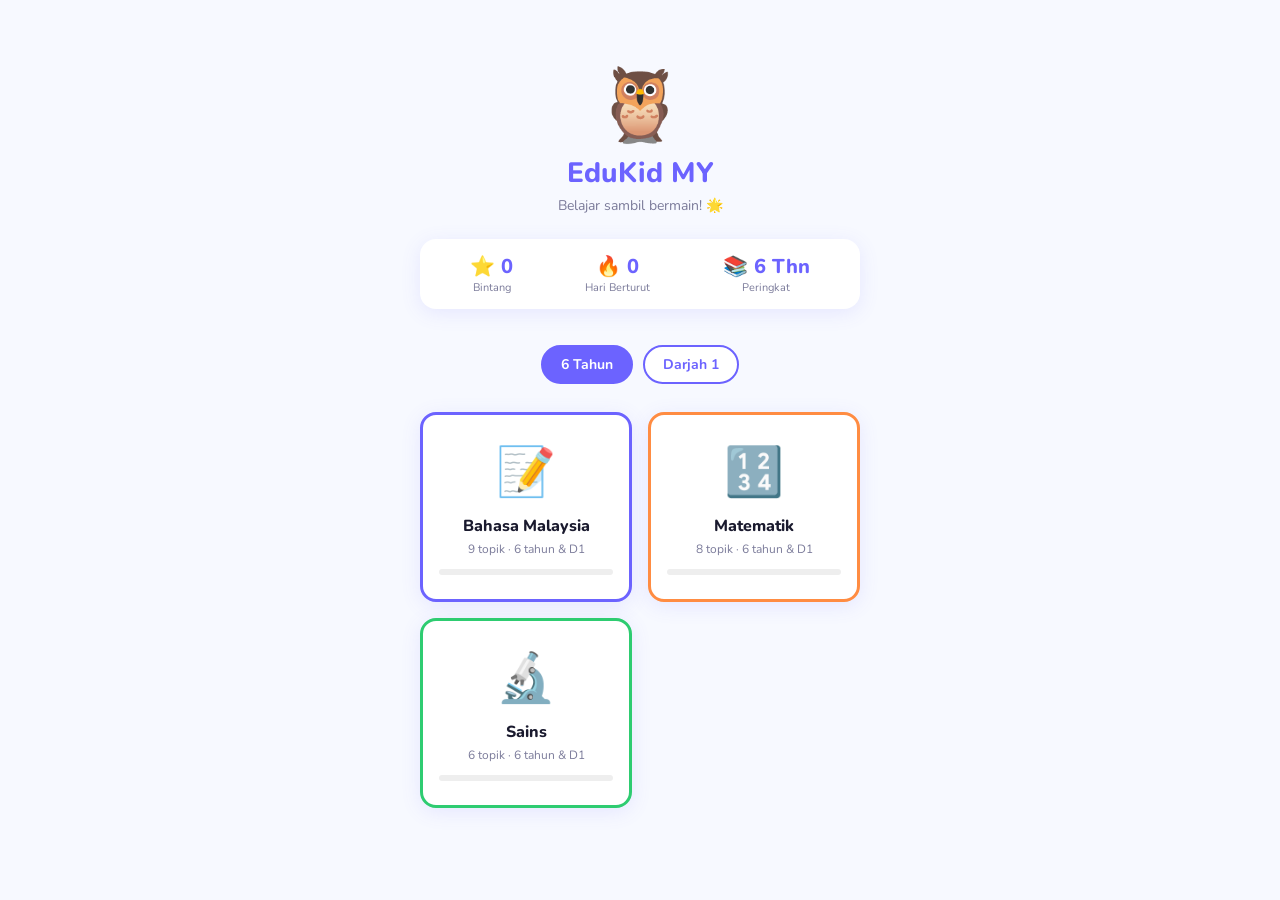
==== index.html @ d75a2134 "Initial EduKid MY — BM, Matematik, Sains untuk 6 tahun & Darjah 1" ====
<!DOCTYPE html>
<html lang="en">
<head>
  <meta charset="UTF-8" />
  <meta name="viewport" content="width=device-width, initial-scale=1.0" />
  <meta name="theme-color" content="#6C63FF" />
  <meta name="description" content="EduKid MY — Belajar Matematik, Bahasa Inggeris & Sains dengan seronok! Silibus KPM Darjah 1-3." />
  <title>EduKid MY</title>
  <link rel="manifest" href="manifest.json" />
  <link rel="stylesheet" href="src/styles/main.css" />
  <link rel="preconnect" href="https://fonts.googleapis.com" />
  <link href="https://fonts.googleapis.com/css2?family=Nunito:wght@400;600;700;800&display=swap" rel="stylesheet" />
</head>
<body>
  <div id="app"></div>
  <script type="module" src="src/app.js"></script>
</body>
</html>
---- src/styles/main.css ----
/* ── Reset & Base ── */
*, *::before, *::after { box-sizing: border-box; margin: 0; padding: 0; }

:root {
  --purple:  #6C63FF;
  --green:   #2ECC71;
  --orange:  #FF8C42;
  --red:     #FF4D6D;
  --yellow:  #FFD60A;
  --bg:      #F7F9FF;
  --card:    #FFFFFF;
  --text:    #1A1A2E;
  --muted:   #7B7B9A;
  --radius:  16px;
  --shadow:  0 4px 20px rgba(108,99,255,0.12);
  --font:    'Nunito', sans-serif;
}

body {
  font-family: var(--font);
  background: var(--bg);
  color: var(--text);
  min-height: 100vh;
  max-width: 480px;
  margin: 0 auto;
}

/* ── Screens ── */
.screen { display: none; min-height: 100vh; padding: 24px 20px; }
.screen.active { display: flex; flex-direction: column; }

/* ── Home Screen ── */
.home-header {
  text-align: center;
  padding: 32px 0 24px;
}
.home-header .mascot { font-size: 72px; }
.home-header h1 { font-size: 28px; font-weight: 800; color: var(--purple); }
.home-header p  { color: var(--muted); font-size: 14px; margin-top: 4px; }

.grade-selector {
  display: flex;
  gap: 10px;
  justify-content: center;
  margin: 16px 0 28px;
}
.grade-btn {
  padding: 8px 18px;
  border-radius: 50px;
  border: 2px solid var(--purple);
  background: white;
  color: var(--purple);
  font-family: var(--font);
  font-weight: 700;
  font-size: 14px;
  cursor: pointer;
  transition: all .2s;
}
.grade-btn.active, .grade-btn:hover {
  background: var(--purple);
  color: white;
}

.subject-grid {
  display: grid;
  grid-template-columns: 1fr 1fr;
  gap: 16px;
}

.subject-card {
  background: var(--card);
  border-radius: var(--radius);
  box-shadow: var(--shadow);
  padding: 24px 16px;
  text-align: center;
  cursor: pointer;
  transition: transform .2s, box-shadow .2s;
  border: 3px solid transparent;
}
.subject-card:hover  { transform: translateY(-4px); box-shadow: 0 8px 30px rgba(108,99,255,0.2); }
.subject-card:active { transform: scale(0.97); }

.subject-card .icon { font-size: 48px; margin-bottom: 10px; }
.subject-card h2    { font-size: 16px; font-weight: 800; }
.subject-card p     { font-size: 12px; color: var(--muted); margin-top: 4px; }
.subject-card .progress-bar { height: 6px; background: #eee; border-radius: 4px; margin-top: 12px; overflow: hidden; }
.subject-card .progress-fill { height: 100%; border-radius: 4px; transition: width .5s; }

.subject-card.bm        { border-color: var(--purple); }
.subject-card.matematik { border-color: var(--orange);  }
.subject-card.sains     { border-color: var(--green);   }

.subject-card.bm        .progress-fill { background: var(--purple); }
.subject-card.matematik .progress-fill { background: var(--orange);  }
.subject-card.sains     .progress-fill { background: var(--green);   }

/* ── Stats Bar ── */
.stats-bar {
  display: flex;
  justify-content: space-around;
  background: var(--card);
  border-radius: var(--radius);
  padding: 14px;
  margin-bottom: 20px;
  box-shadow: var(--shadow);
}
.stat { text-align: center; }
.stat .val { font-size: 20px; font-weight: 800; color: var(--purple); }
.stat .lbl { font-size: 11px; color: var(--muted); }

/* ── Topic Screen ── */
.back-btn {
  background: none; border: none; cursor: pointer;
  font-size: 24px; padding: 0; margin-bottom: 16px; display: inline-block;
}
.screen-title { font-size: 22px; font-weight: 800; margin-bottom: 4px; }
.screen-sub   { font-size: 13px; color: var(--muted); margin-bottom: 20px; }

.topic-list { display: flex; flex-direction: column; gap: 12px; }

.topic-item {
  display: flex;
  align-items: center;
  gap: 14px;
  background: var(--card);
  border-radius: var(--radius);
  padding: 16px;
  box-shadow: var(--shadow);
  cursor: pointer;
  transition: transform .15s;
}
.topic-item:hover  { transform: translateX(4px); }
.topic-item:active { transform: scale(0.98); }

.topic-icon { font-size: 32px; width: 48px; text-align: center; }
.topic-info h3 { font-size: 15px; font-weight: 700; }
.topic-info p  { font-size: 12px; color: var(--muted); margin-top: 2px; }
.topic-status  { margin-left: auto; font-size: 20px; }

/* ── Quiz Screen ── */
.quiz-header {
  display: flex; align-items: center; gap: 12px; margin-bottom: 20px;
}
.quiz-progress-track {
  flex: 1; height: 8px; background: #eee; border-radius: 4px; overflow: hidden;
}
.quiz-progress-fill { height: 100%; background: var(--purple); border-radius: 4px; transition: width .4s; }
.quiz-count { font-size: 13px; font-weight: 700; color: var(--muted); white-space: nowrap; }

.question-card {
  background: var(--card);
  border-radius: var(--radius);
  padding: 28px 20px;
  box-shadow: var(--shadow);
  margin-bottom: 24px;
  text-align: center;
}
.question-card .q-num  { font-size: 12px; color: var(--muted); margin-bottom: 8px; }
.question-card .q-text { font-size: 20px; font-weight: 800; line-height: 1.4; }
.question-card .q-img  { font-size: 56px; margin: 16px 0; }

.options-grid {
  display: grid;
  grid-template-columns: 1fr 1fr;
  gap: 12px;
}
.option-btn {
  padding: 18px 12px;
  border-radius: var(--radius);
  border: 3px solid #E0E0F0;
  background: var(--card);
  font-family: var(--font);
  font-size: 18px;
  font-weight: 700;
  cursor: pointer;
  transition: all .15s;
}
.option-btn:hover   { border-color: var(--purple); background: #F0EEFF; }
.option-btn.correct { border-color: var(--green);  background: #E8FFF3; color: var(--green); }
.option-btn.wrong   { border-color: var(--red);    background: #FFE8EE; color: var(--red);   }
.option-btn:disabled { cursor: not-allowed; }

/* ── Result Screen ── */
.result-screen { text-align: center; justify-content: center; gap: 20px; }
.result-screen .trophy { font-size: 80px; }
.result-screen h2 { font-size: 26px; font-weight: 800; }
.result-screen .score-big { font-size: 56px; font-weight: 800; color: var(--purple); }
.result-screen .score-lbl { font-size: 14px; color: var(--muted); }
.result-stars { font-size: 40px; letter-spacing: 8px; }

/* ── Buttons ── */
.btn-primary {
  width: 100%;
  padding: 16px;
  background: var(--purple);
  color: white;
  border: none;
  border-radius: var(--radius);
  font-family: var(--font);
  font-size: 16px;
  font-weight: 800;
  cursor: pointer;
  transition: transform .15s, box-shadow .15s;
  box-shadow: 0 4px 12px rgba(108,99,255,0.4);
}
.btn-primary:hover  { transform: translateY(-2px); box-shadow: 0 6px 20px rgba(108,99,255,0.5); }
.btn-primary:active { transform: scale(0.98); }

.btn-secondary {
  width: 100%;
  padding: 14px;
  background: white;
  color: var(--purple);
  border: 2px solid var(--purple);
  border-radius: var(--radius);
  font-family: var(--font);
  font-size: 15px;
  font-weight: 700;
  cursor: pointer;
  margin-top: 10px;
}

/* ── Feedback Toast ── */
.feedback-toast {
  position: fixed; bottom: 30px; left: 50%; transform: translateX(-50%);
  padding: 14px 28px; border-radius: 50px;
  font-weight: 700; font-size: 16px;
  box-shadow: 0 8px 24px rgba(0,0,0,0.15);
  transition: opacity .3s;
  pointer-events: none; z-index: 99;
}
.feedback-toast.correct { background: var(--green); color: white; }
.feedback-toast.wrong   { background: var(--red);   color: white; }
.feedback-toast.hidden  { opacity: 0; }

/* ── Match (Suai Padan) ── */
.match-wrap {
  display: flex;
  gap: 12px;
  margin-bottom: 8px;
}
.match-col {
  flex: 1;
  display: flex;
  flex-direction: column;
  gap: 10px;
}
.match-btn {
  padding: 14px 8px;
  border-radius: var(--radius);
  border: 3px solid #E0E0F0;
  background: var(--card);
  font-family: var(--font);
  font-size: 15px;
  font-weight: 700;
  cursor: pointer;
  text-align: center;
  transition: all .15s;
  word-break: break-word;
}
.match-btn.selected { border-color: var(--purple); background: #F0EEFF; }
.match-btn.correct  { border-color: var(--green);  background: #E8FFF3; color: var(--green); pointer-events:none; }
.match-btn.wrong    { border-color: var(--red);    background: #FFE8EE; }
.match-btn.done     { pointer-events: none; }
.match-hint { text-align:center; font-size:12px; color:var(--muted); margin-top:6px; }

/* ── Arrange (Susun Ayat) ── */
.arrange-answer {
  min-height: 56px;
  border: 3px dashed #C0C0E0;
  border-radius: var(--radius);
  padding: 10px;
  display: flex;
  flex-wrap: wrap;
  gap: 8px;
  margin-bottom: 12px;
  background: #FAFAFE;
}
.arrange-pool {
  display: flex;
  flex-wrap: wrap;
  gap: 8px;
}
.arrange-chip {
  padding: 10px 16px;
  border-radius: 50px;
  border: 2px solid var(--purple);
  background: white;
  color: var(--purple);
  font-family: var(--font);
  font-size: 15px;
  font-weight: 700;
  cursor: pointer;
  transition: all .15s;
}
.arrange-chip:hover { background: var(--purple); color: white; }
.arrange-chip.used  { opacity: 0.3; pointer-events: none; }

/* ── Animations ── */
@keyframes pop { 0%{transform:scale(0.8);opacity:0} 70%{transform:scale(1.05)} 100%{transform:scale(1);opacity:1} }
.pop { animation: pop .3s ease forwards; }

@keyframes shake { 0%,100%{transform:translateX(0)} 25%{transform:translateX(-8px)} 75%{transform:translateX(8px)} }
.shake { animation: shake .3s ease; }
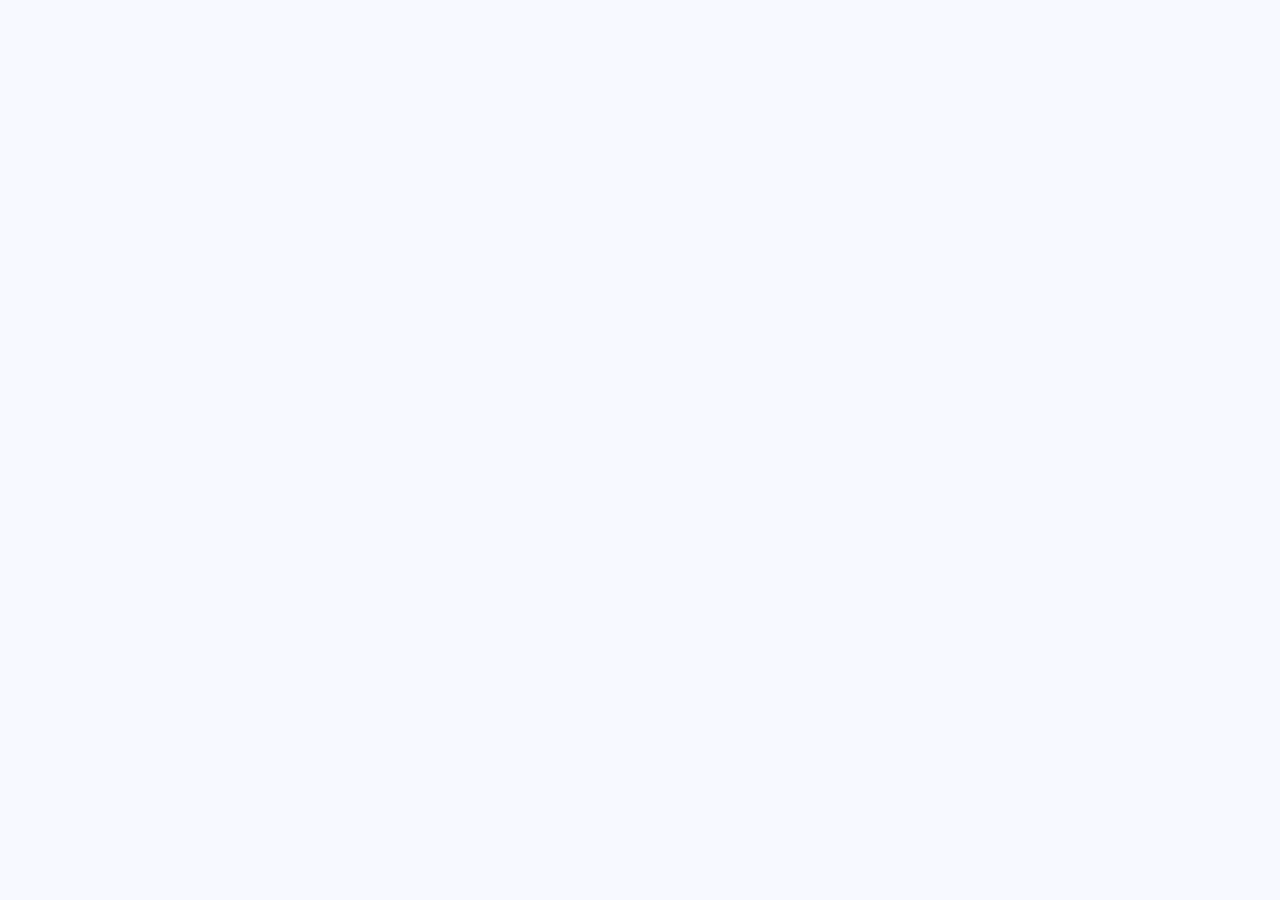
==== commit 0268acba: "feat: tambah subjek Mengaji Iqra 1-6 - iqra.js: silibus lengkap Iqra 1-6 (huruf hijaiyah, baris, tan" ====
--- a/index.html
+++ b/index.html
@@ -9,7 +9,7 @@
   <link rel="manifest" href="manifest.json" />
   <link rel="stylesheet" href="src/styles/main.css" />
   <link rel="preconnect" href="https://fonts.googleapis.com" />
-  <link href="https://fonts.googleapis.com/css2?family=Nunito:wght@400;600;700;800&display=swap" rel="stylesheet" />
+  <link href="https://fonts.googleapis.com/css2?family=Nunito:wght@400;600;700;800&family=Amiri:wght@400;700&display=swap" rel="stylesheet" />
 </head>
 <body>
   <div id="app"></div>
--- a/src/styles/main.css
+++ b/src/styles/main.css
@@ -61,6 +61,89 @@
   color: white;
 }
 
+/* ── Login Screen ── */
+.login-screen {
+  justify-content: flex-start;
+  align-items: center;
+  padding-top: 36px;
+  gap: 0;
+}
+.login-photo-wrap {
+  width: 120px; height: 120px;
+  border-radius: 50%;
+  overflow: hidden;
+  border: 4px solid var(--purple);
+  box-shadow: 0 4px 20px rgba(108,99,255,0.3);
+  margin-bottom: 14px;
+}
+.login-photo {
+  width: 100%; height: 100%;
+  object-fit: cover;
+  object-position: center top;
+}
+.login-title {
+  font-size: 26px; font-weight: 800;
+  color: var(--purple); margin-bottom: 4px;
+}
+.login-sub {
+  font-size: 13px; color: var(--muted);
+  text-align: center; margin-bottom: 24px; padding: 0 16px;
+}
+.login-card {
+  width: 100%;
+  background: var(--card);
+  border-radius: var(--radius);
+  box-shadow: var(--shadow);
+  padding: 24px 20px;
+}
+.login-field { margin-bottom: 16px; }
+.login-field label {
+  display: block; font-size: 13px;
+  font-weight: 700; color: var(--muted);
+  margin-bottom: 8px;
+}
+.login-field input {
+  width: 100%; padding: 14px;
+  border: 2px solid #E0E0F0;
+  border-radius: var(--radius);
+  font-family: var(--font); font-size: 15px;
+  outline: none; transition: border .2s;
+}
+.login-field input:focus { border-color: var(--purple); }
+
+.age-row {
+  display: flex; gap: 8px; flex-wrap: wrap;
+}
+.age-btn {
+  padding: 10px 16px;
+  border-radius: 50px;
+  border: 2px solid #E0E0F0;
+  background: white;
+  font-family: var(--font); font-size: 14px; font-weight: 700;
+  cursor: pointer; transition: all .15s;
+}
+.age-btn.active, .age-btn:hover {
+  background: var(--purple); color: white; border-color: var(--purple);
+}
+.login-error {
+  background: #FFE8EE; color: var(--red);
+  border-radius: 12px; padding: 12px;
+  font-size: 14px; font-weight: 700;
+  text-align: center;
+}
+.login-error.hidden { display: none; }
+
+/* ── Home Photo ── */
+.home-photo {
+  width: 80px; height: 80px;
+  border-radius: 50%;
+  object-fit: cover;
+  object-position: center top;
+  border: 3px solid var(--purple);
+  box-shadow: 0 4px 16px rgba(108,99,255,0.25);
+  margin-bottom: 10px;
+}
+
 .subject-grid {
   display: grid;
   grid-template-columns: 1fr 1fr;
@@ -89,10 +172,61 @@
 .subject-card.bm        { border-color: var(--purple); }
 .subject-card.matematik { border-color: var(--orange);  }
 .subject-card.sains     { border-color: var(--green);   }
+.subject-card.english   { border-color: #E91E8C;        }
+.subject-card.iqra      { border-color: #1ABC9C;        }
 
 .subject-card.bm        .progress-fill { background: var(--purple); }
 .subject-card.matematik .progress-fill { background: var(--orange);  }
 .subject-card.sains     .progress-fill { background: var(--green);   }
+.subject-card.english   .progress-fill { background: #E91E8C;        }
+.subject-card.iqra      .progress-fill { background: #1ABC9C;        }
+
+/* ── Arabic (Iqra) text ── */
+.arabic-text {
+  font-family: 'Amiri', 'Traditional Arabic', 'Arabic Typesetting', serif;
+  direction: rtl;
+  font-size: 48px !important;
+  line-height: 1.6;
+  letter-spacing: 0;
+  color: #1A5276;
+}
+.speak-hint {
+  font-size: 13px;
+  color: var(--muted);
+  margin-top: 4px;
+}
+
+/* ── Speak (Baca Kuat) ── */
+.speak-word {
+  font-size: 36px; font-weight: 800; color: var(--purple);
+  margin: 16px 0 8px; letter-spacing: 2px; text-align: center;
+}
+.speak-controls {
+  display: flex; flex-direction: column; align-items: center; gap: 12px;
+  margin: 16px 0;
+}
+.speak-mic-btn {
+  width: 90px; height: 90px; border-radius: 50%;
+  border: none; background: var(--purple);
+  font-size: 40px; cursor: pointer;
+  box-shadow: 0 6px 24px rgba(108,99,255,0.4);
+  transition: transform .15s, box-shadow .15s;
+}
+.speak-mic-btn:hover   { transform: scale(1.08); }
+.speak-mic-btn:active  { transform: scale(0.95); }
+.speak-mic-btn.listening {
+  background: var(--red);
+  animation: pulse 1s infinite;
+}
+@keyframes pulse {
+  0%,100% { box-shadow: 0 0 0 0 rgba(255,77,109,0.5); }
+  50%      { box-shadow: 0 0 0 18px rgba(255,77,109,0); }
+}
+.speak-status { font-size: 14px; color: var(--muted); font-weight: 600; }
+.speak-heard-wrap { width:100%; text-align:center; margin-top:8px; }
+.speak-heard-wrap.hidden { display: none; }
+.speak-heard-label { font-size:12px; color:var(--muted); }
+.speak-heard { font-size:20px; font-weight:700; color:var(--text); margin-top:4px; }
 
 /* ── Stats Bar ── */
 .stats-bar {
@@ -107,6 +241,34 @@
 .stat { text-align: center; }
 .stat .val { font-size: 20px; font-weight: 800; color: var(--purple); }
 .stat .lbl { font-size: 11px; color: var(--muted); }
+
+/* ── Screen Time Widget (home) ── */
+.screentime-widget {
+  display: flex; align-items: center; justify-content: space-between;
+  background: var(--card); border-radius: var(--radius);
+  box-shadow: var(--shadow); padding: 14px 18px;
+  margin-bottom: 14px; border-left: 5px solid var(--purple);
+}
+.st-left       { display: flex; align-items: center; gap: 12px; }
+.st-icon       { font-size: 28px; }
+.st-label      { font-size: 13px; font-weight: 700; color: var(--text); }
+.st-msg        { font-size: 11px; color: var(--muted); margin-top: 2px; }
+.st-balance    { font-size: 26px; font-weight: 800; text-align: right; }
+.st-balance span { font-size: 13px; font-weight: 600; }
+
+/* ── Earned Banner (result) ── */
+.earned-banner {
+  display: flex; align-items: center; gap: 14px;
+  background: #E8FFF3; border: 2px solid var(--green);
+  border-radius: var(--radius); padding: 16px; width: 100%;
+  margin-top: 8px;
+}
+.earned-banner.earned-zero {
+  background: #FFF8E8; border-color: var(--orange);
+}
+.earned-icon   { font-size: 32px; }
+.earned-title  { font-size: 14px; font-weight: 700; color: var(--text); }
+.earned-bal    { font-size: 12px; color: var(--muted); margin-top: 3px; }
 
 /* ── Topic Screen ── */
 .back-btn {
